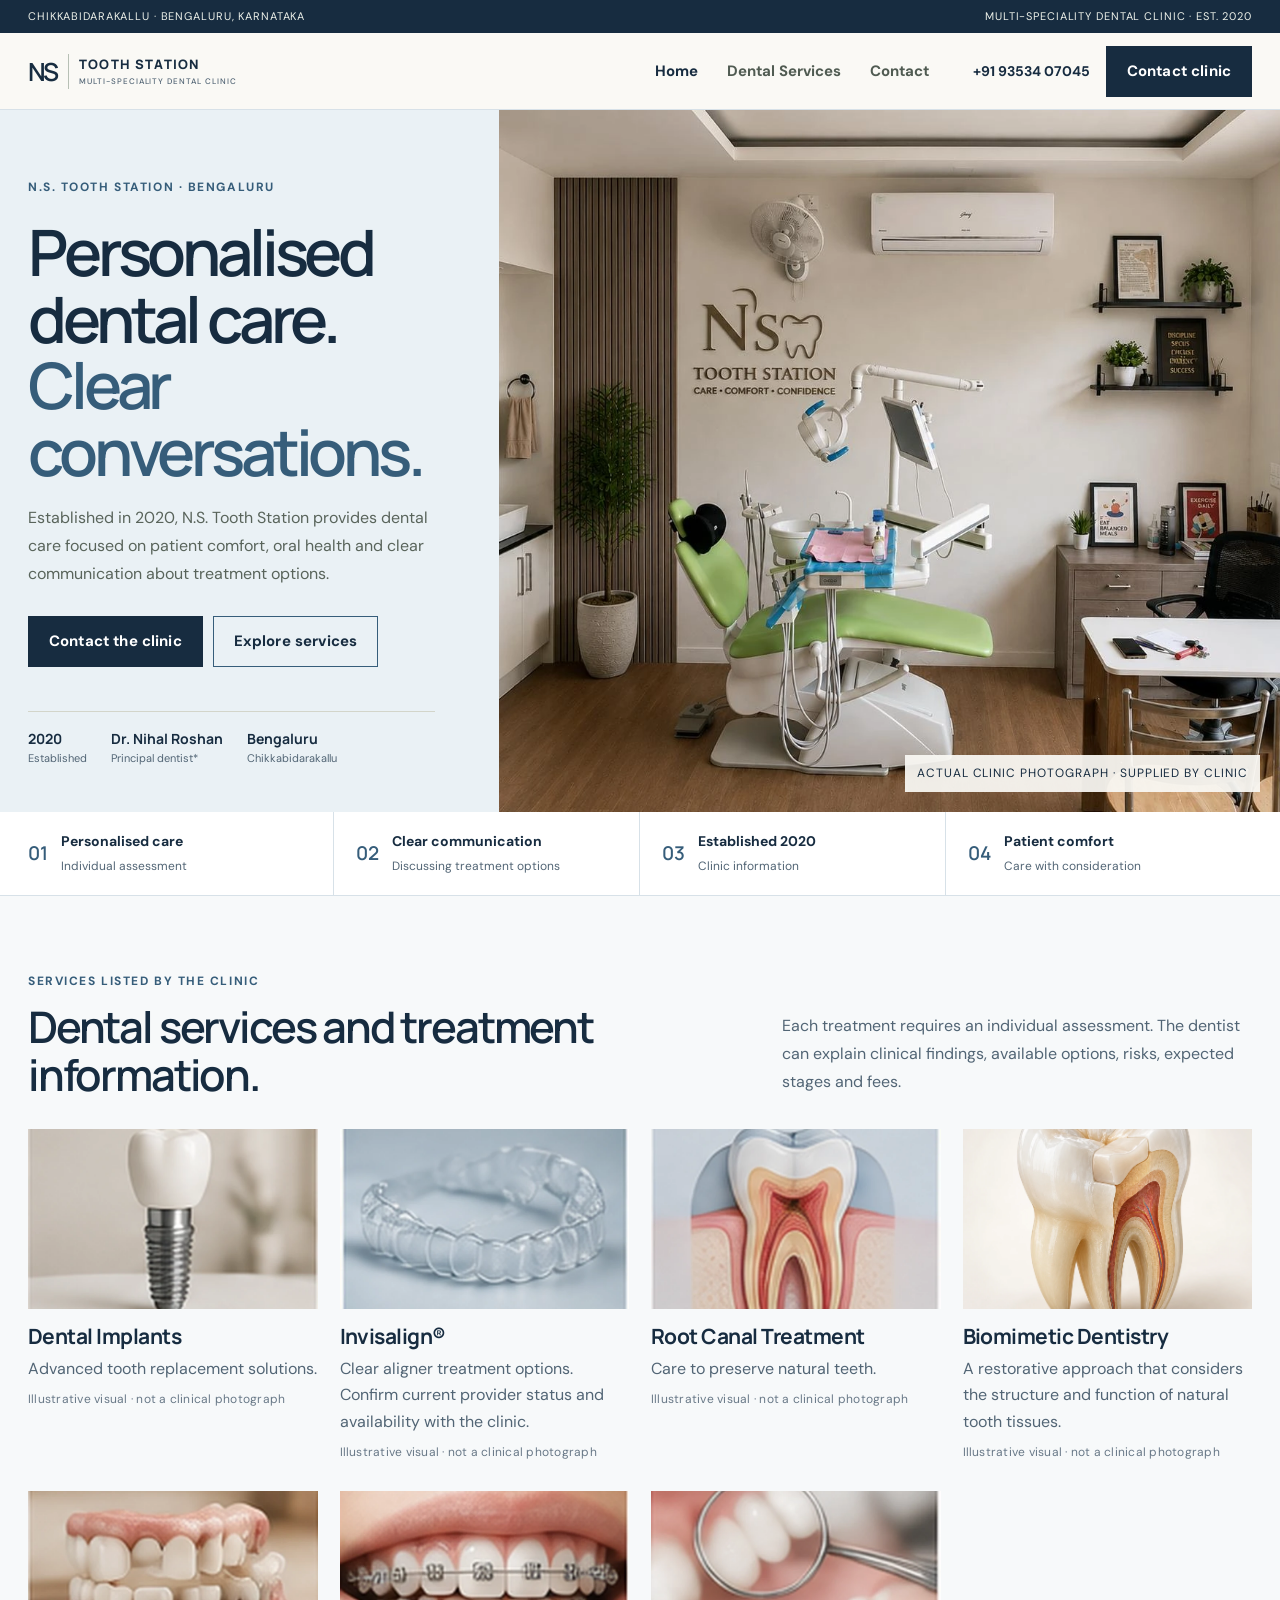
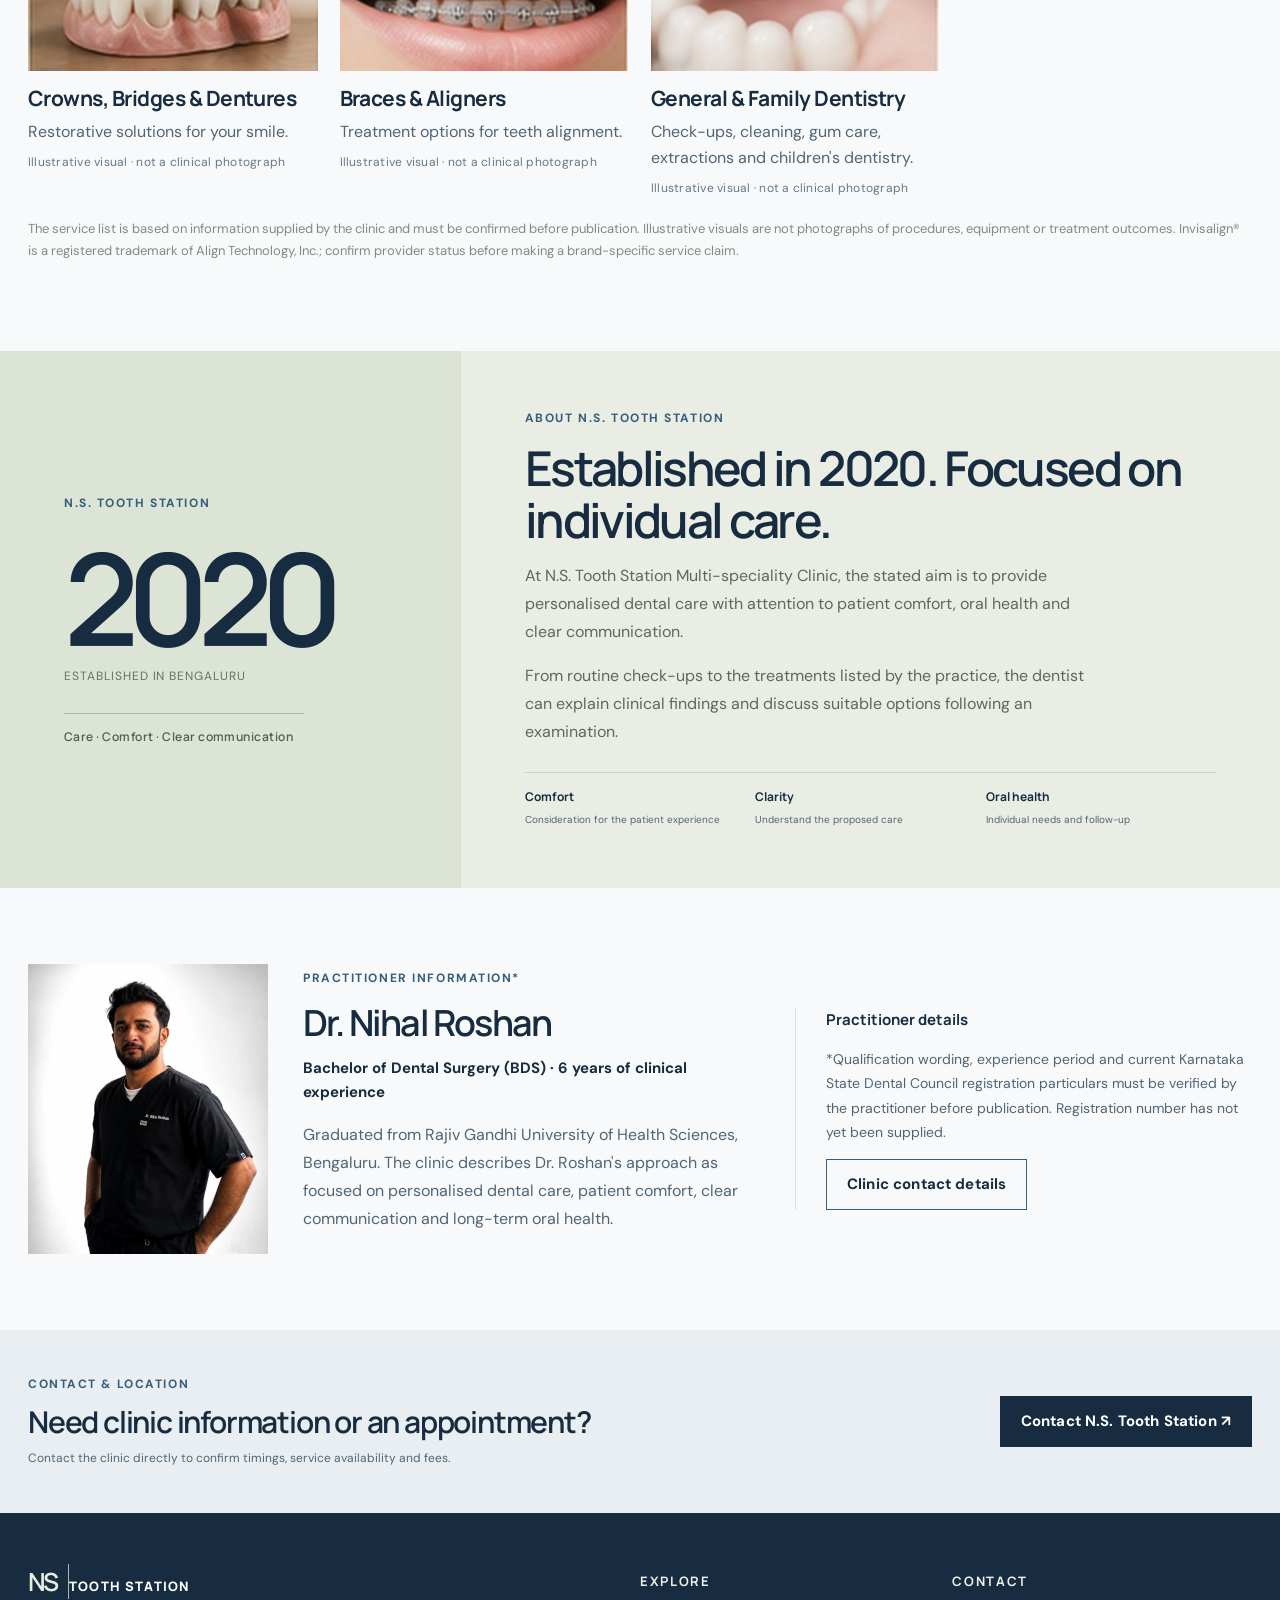
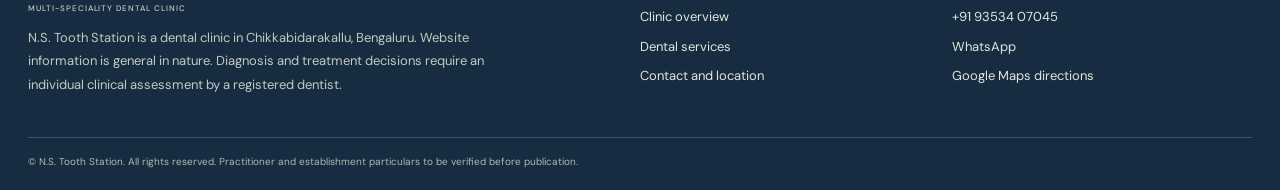
==== index.html @ e4003598 "Publish index page" ====
<!doctype html><html lang="en-IN"><head><meta charset="utf-8"><meta name="viewport" content="width=device-width,initial-scale=1"><meta name="theme-color" content="#f5f3ed"><title>N.S. Tooth Station | Dental Clinic in Bengaluru</title><meta name="description" content="Clinic details, practitioner information and dental services listed by N.S. Tooth Station in Chikkabidarakallu, Bengaluru."><link rel="stylesheet" href="styles.css"></head><body><a class="skip" href="#main">Skip to content</a><div class="topline"><div class="wrap"><span>CHIKKABIDARAKALLU · BENGALURU, KARNATAKA</span><span>MULTI-SPECIALITY DENTAL CLINIC · EST. 2020</span></div></div>
<header class="header"><div class="wrap navrow"><a class="brand" href="index.html"><span class="brandmark">NS</span><span class="brandname">TOOTH STATION<small>MULTI-SPECIALITY DENTAL CLINIC</small></span></a><button class="menu" aria-expanded="false" aria-controls="site-nav">Menu</button><nav class="nav" id="site-nav"><a href="index.html" aria-current="page">Home</a><a href="services.html" >Dental Services</a><a href="contact.html" >Contact</a></nav><div class="navright"><a class="navphone" href="tel:+919353407045">+91 93534 07045</a><a class="btn btn-solid" href="contact.html">Contact clinic</a></div></div></header><main id="main">
<section class="hero"><div class="hero-copy"><div class="eyebrow">N.S. Tooth Station · Bengaluru</div><h1>Personalised dental care. <span>Clear conversations.</span></h1><p>Established in 2020, N.S. Tooth Station provides dental care focused on patient comfort, oral health and clear communication about treatment options.</p><div class="hero-actions"><a class="btn btn-solid" href="contact.html">Contact the clinic</a><a class="btn btn-outline" href="services.html">Explore services</a></div><div class="hero-facts"><div><strong>2020</strong>Established</div><div><strong>Dr. Nihal Roshan</strong>Principal dentist*</div><div><strong>Bengaluru</strong>Chikkabidarakallu</div></div></div><div class="hero-photo"><img src="assets/clinic-room.webp" alt="Actual treatment room at N.S. Tooth Station, photograph supplied by the clinic"><span class="photo-label">Actual clinic photograph · supplied by clinic</span></div></section>
<div class="quickstrip"><div class="wrap quickgrid"><div class="quick"><span class="qnum">01</span><div><strong>Personalised care</strong><small>Individual assessment</small></div></div><div class="quick"><span class="qnum">02</span><div><strong>Clear communication</strong><small>Discussing treatment options</small></div></div><div class="quick"><span class="qnum">03</span><div><strong>Established 2020</strong><small>Clinic information</small></div></div><div class="quick"><span class="qnum">04</span><div><strong>Patient comfort</strong><small>Care with consideration</small></div></div></div></div>
<section class="section"><div class="wrap"><div class="section-head"><div><div class="eyebrow">Services listed by the clinic</div><h2>Dental services and treatment information.</h2></div><p>Each treatment requires an individual assessment. The dentist can explain clinical findings, available options, risks, expected stages and fees.</p></div><div class="services-feature"><div class="service-grid"><article class="service-card"><div class="visual"><img src="assets/services/implants.webp" alt="Illustrative dental visual for Dental Implants" loading="lazy"></div><h3>Dental Implants</h3><p>Advanced tooth replacement solutions.</p><div class="illustration-note">Illustrative visual · not a clinical photograph</div></article><article class="service-card"><div class="visual"><img src="assets/services/aligners.webp" alt="Illustrative dental visual for Invisalign®" loading="lazy"></div><h3>Invisalign®</h3><p>Clear aligner treatment options. Confirm current provider status and availability with the clinic.</p><div class="illustration-note">Illustrative visual · not a clinical photograph</div></article><article class="service-card"><div class="visual"><img src="assets/services/root-canal.webp" alt="Illustrative dental visual for Root Canal Treatment" loading="lazy"></div><h3>Root Canal Treatment</h3><p>Care to preserve natural teeth.</p><div class="illustration-note">Illustrative visual · not a clinical photograph</div></article><article class="service-card"><div class="visual"><img src="assets/services/biomimetic.webp" alt="Illustrative dental visual for Biomimetic Dentistry" loading="lazy"></div><h3>Biomimetic Dentistry</h3><p>A restorative approach that considers the structure and function of natural tooth tissues.</p><div class="illustration-note">Illustrative visual · not a clinical photograph</div></article><article class="service-card"><div class="visual"><img src="assets/services/crowns-bridges.webp" alt="Illustrative dental visual for Crowns, Bridges &amp; Dentures" loading="lazy"></div><h3>Crowns, Bridges &amp; Dentures</h3><p>Restorative solutions for your smile.</p><div class="illustration-note">Illustrative visual · not a clinical photograph</div></article><article class="service-card"><div class="visual"><img src="assets/services/braces.webp" alt="Illustrative dental visual for Braces &amp; Aligners" loading="lazy"></div><h3>Braces &amp; Aligners</h3><p>Treatment options for teeth alignment.</p><div class="illustration-note">Illustrative visual · not a clinical photograph</div></article><article class="service-card"><div class="visual"><img src="assets/services/family-dentistry.webp" alt="Illustrative dental visual for General &amp; Family Dentistry" loading="lazy"></div><h3>General &amp; Family Dentistry</h3><p>Check-ups, cleaning, gum care, extractions and children&#x27;s dentistry.</p><div class="illustration-note">Illustrative visual · not a clinical photograph</div></article></div></div><p class="disclaimer">The service list is based on information supplied by the clinic and must be confirmed before publication. Illustrative visuals are not photographs of procedures, equipment or treatment outcomes. Invisalign® is a registered trademark of Align Technology, Inc.; confirm provider status before making a brand-specific service claim.</p></div></section>
<section class="split-band" id="about"><div class="split-mark"><span class="eyebrow">N.S. TOOTH STATION</span><strong>2020</strong><small>Established in Bengaluru</small><div class="mark-rule"></div><p>Care · Comfort · Clear communication</p></div><div class="split-copy"><div class="eyebrow">About N.S. Tooth Station</div><h2>Established in 2020. Focused on individual care.</h2><p>At N.S. Tooth Station Multi-speciality Clinic, the stated aim is to provide personalised dental care with attention to patient comfort, oral health and clear communication.</p><p>From routine check-ups to the treatments listed by the practice, the dentist can explain clinical findings and discuss suitable options following an examination.</p><div class="principles"><div class="principle"><strong>Comfort</strong><small>Consideration for the patient experience</small></div><div class="principle"><strong>Clarity</strong><small>Understand the proposed care</small></div><div class="principle"><strong>Oral health</strong><small>Individual needs and follow-up</small></div></div></div></section>
<section class="section"><div class="wrap doctor"><div class="doctor-portrait"><img src="assets/dr-nihal-roshan.webp" alt="Dr. Nihal Roshan" loading="lazy"></div><div class="doctor-main"><div class="eyebrow">Practitioner information*</div><h2>Dr. Nihal Roshan</h2><div class="degree">Bachelor of Dental Surgery (BDS) · 6 years of clinical experience</div><p>Graduated from Rajiv Gandhi University of Health Sciences, Bengaluru. The clinic describes Dr. Roshan's approach as focused on personalised dental care, patient comfort, clear communication and long-term oral health.</p></div><div class="doctor-note"><strong>Practitioner details</strong><p>*Qualification wording, experience period and current Karnataka State Dental Council registration particulars must be verified by the practitioner before publication. Registration number has not yet been supplied.</p><a class="btn btn-outline" href="contact.html">Clinic contact details</a></div></div></section>
<section class="clinic-cta"><div class="wrap cta-row"><div><div class="eyebrow">Contact & location</div><h2>Need clinic information or an appointment?</h2><p>Contact the clinic directly to confirm timings, service availability and fees.</p></div><a class="btn btn-solid" href="contact.html">Contact N.S. Tooth Station ↗</a></div></section>
</main><footer class="footer"><div class="wrap"><div class="footer-grid"><div><a class="brand" href="index.html" style="color:#fff"><span class="brandmark" style="color:#e6eddf;border-color:#aab8a8">NS</span><span class="brandname" style="color:#fff">TOOTH STATION<small style="color:#c2cec2">MULTI-SPECIALITY DENTAL CLINIC</small></span></a><p>N.S. Tooth Station is a dental clinic in Chikkabidarakallu, Bengaluru. Website information is general in nature. Diagnosis and treatment decisions require an individual clinical assessment by a registered dentist.</p></div><div><h4>Explore</h4><a href="index.html">Clinic overview</a><a href="services.html">Dental services</a><a href="contact.html">Contact and location</a></div><div><h4>Contact</h4><a href="tel:+919353407045">+91 93534 07045</a><a href="https://wa.me/919353407045" target="_blank" rel="noopener">WhatsApp</a><a href="https://www.google.com/maps/search/?api=1&query=N.S.%20Tooth%20Station%20Chikkabidarakallu%20Bengaluru" target="_blank" rel="noopener">Google Maps directions</a></div></div><div class="footnote">© N.S. Tooth Station. All rights reserved. Practitioner and establishment particulars to be verified before publication.</div></div></footer>
<script>const menu=document.querySelector('.menu'),nav=document.querySelector('.nav');if(menu&&nav){menu.addEventListener('click',()=>{const open=nav.classList.toggle('open');menu.setAttribute('aria-expanded',String(open));});}</script></body></html>
---- styles.css ----
@import url('https://fonts.googleapis.com/css2?family=DM+Sans:wght@400;500;600;700&family=Manrope:wght@400;500;600;700;800&display=swap');
:root{--ink:#172C40;--forest:#172C40;--moss:#365D7A;--paper:#F7F9FA;--white:#fff;--line:#D7E1E8;--muted:#526575;--sand:#E8EEF2;--lime:#DCEAF1;--max:1360px}
*{box-sizing:border-box}html{scroll-behavior:smooth}body{margin:0;background:var(--paper);color:var(--ink);font-family:"DM Sans",Arial,sans-serif;line-height:1.58}a{color:inherit}img{display:block;width:100%;height:auto}.wrap{width:min(var(--max),calc(100% - 56px));margin:0 auto}.topline{background:var(--forest);color:#edf1e9;font-size:11px;letter-spacing:.08em}.topline .wrap{display:flex;justify-content:space-between;padding:8px 0}.header{background:rgba(250,249,245,.97);border-bottom:1px solid var(--line);position:sticky;top:0;z-index:20}.navrow{height:76px;display:flex;align-items:center;gap:36px}.brand{display:flex;align-items:center;gap:10px;text-decoration:none;min-width:240px}.brandmark{font:600 25px Manrope;letter-spacing:-.12em;color:var(--forest);border-right:1px solid #b7c0b5;padding-right:12px}.brandname{font:800 13px Manrope;letter-spacing:.09em;line-height:1.2}.brandname small{display:block;font:500 8px "DM Sans";letter-spacing:.12em;color:var(--muted);margin-top:4px}.nav{display:flex;align-items:center;gap:29px;margin-left:auto}.nav a{text-decoration:none;font-size:12px;font-weight:700;color:#505b52}.nav a:hover,.nav a[aria-current=page]{color:var(--forest)}.navright{display:flex;align-items:center;gap:16px;margin-left:8px}.navphone{font-size:12px;font-weight:700;text-decoration:none;white-space:nowrap}.btn{display:inline-flex;align-items:center;justify-content:center;padding:12px 18px;min-height:43px;border:1px solid var(--forest);text-decoration:none;font-size:12px;font-weight:700;letter-spacing:.01em;transition:.2s}.btn-solid{background:var(--forest);color:#fff}.btn-solid:hover{background:#1e352a}.btn-outline{color:var(--forest)}.btn-outline:hover{background:#e8ede5}.menu{display:none;background:transparent;border:1px solid var(--line);padding:8px 11px;color:var(--ink)}
.hero{display:grid;grid-template-columns:minmax(360px,.78fr) minmax(0,1.22fr);min-height:560px;background:#ece9df}.hero-copy{padding:68px clamp(30px,5vw,88px) 44px max(28px,calc((100vw - var(--max))/2));display:flex;flex-direction:column;justify-content:center}.eyebrow{font-size:10px;letter-spacing:.19em;text-transform:uppercase;color:var(--moss);font-weight:700}.hero h1{font:600 clamp(42px,5vw,68px)/1.04 Manrope;letter-spacing:-.065em;margin:22px 0 18px;max-width:560px}.hero h1 span{color:var(--moss)}.hero-copy>p{font-size:15px;line-height:1.8;color:#59645b;max-width:440px;margin:0}.hero-actions{display:flex;gap:10px;flex-wrap:wrap;margin-top:28px}.hero-facts{display:flex;gap:24px;margin-top:44px;padding-top:17px;border-top:1px solid #d3d5ca;max-width:470px}.hero-facts div{font-size:11px;color:var(--muted)}.hero-facts strong{display:block;font:700 14px Manrope;color:var(--ink);margin-bottom:2px}.hero-photo{position:relative;min-height:560px;overflow:hidden}.hero-photo img{height:100%;position:absolute;inset:0;object-fit:cover;object-position:center}.photo-label{position:absolute;right:20px;bottom:20px;background:rgba(250,249,245,.93);padding:9px 12px;font-size:10px;letter-spacing:.08em;text-transform:uppercase}
.quickstrip{background:#fff;border-bottom:1px solid var(--line)}.quickgrid{display:grid;grid-template-columns:repeat(4,1fr)}.quick{padding:18px 22px;border-right:1px solid var(--line);display:flex;gap:13px;align-items:center}.quick:first-child{padding-left:0}.quick:last-child{border:0}.quick .qnum{font:600 19px Manrope;color:var(--moss)}.quick strong{font-size:12px;display:block}.quick small{font-size:10px;color:var(--muted)}
.section{padding:76px 0}.section-head{display:grid;grid-template-columns:1fr 1fr;align-items:end;gap:30px;margin-bottom:30px}.section-head h2{font:600 clamp(30px,3.4vw,46px)/1.1 Manrope;letter-spacing:-.05em;margin:12px 0 0;max-width:620px}.section-head p{font-size:13px;color:var(--muted);max-width:470px;justify-self:end;margin:0 0 3px}.services-feature{display:grid;grid-template-columns: .72fr 1.28fr;gap:34px;align-items:stretch}.services-intro{background:var(--forest);color:#f5f4ee;padding:34px 30px;display:flex;flex-direction:column;justify-content:space-between}.services-intro .eyebrow{color:#c9d4bd}.services-intro h3{font:600 32px/1.12 Manrope;letter-spacing:-.05em;margin:16px 0}.services-intro p{font-size:13px;color:#d7dfd4;line-height:1.8}.services-intro a{align-self:flex-start;color:#fff;border-color:#a8b9a8;margin-top:18px}.service-grid{display:grid;grid-template-columns:repeat(3,1fr);gap:22px 18px}.service-card{min-width:0}.service-card .visual{height:145px;background:#e9e7e1;overflow:hidden}.service-card img{height:100%;object-fit:cover;transition:transform .35s}.service-card:hover img{transform:scale(1.035)}.service-card h3{font:700 15px Manrope;letter-spacing:-.025em;margin:12px 0 5px}.service-card p{font-size:11px;line-height:1.65;color:var(--muted);margin:0}.illustration-note{font-size:9px;color:#899187;margin-top:7px;letter-spacing:.02em}
.split-band{background:#e9ede4;display:grid;grid-template-columns:1.1fr .9fr}.split-band .photo{min-height:380px}.split-band .photo img{height:100%;object-fit:cover;object-position:center}.split-copy{padding:58px clamp(28px,5vw,76px);align-self:center}.split-copy h2{font:600 clamp(32px,4vw,48px)/1.08 Manrope;letter-spacing:-.055em;margin:14px 0}.split-copy p{font-size:14px;color:#5d685f;max-width:570px;line-height:1.85}.principles{display:grid;grid-template-columns:repeat(3,1fr);gap:0;margin-top:26px;border-top:1px solid #cbd4c8}.principle{padding:15px 14px 0 0}.principle strong{font:700 12px Manrope;display:block}.principle small{font-size:10px;color:var(--muted)}
.doctor{display:grid;grid-template-columns:240px 1fr 1fr;gap:35px;align-items:center}.doctor-monogram{height:230px;background:var(--sand);display:grid;place-items:center;color:var(--forest);font:600 64px Manrope;letter-spacing:-.1em}.doctor-main h2{font:600 36px Manrope;letter-spacing:-.05em;margin:10px 0}.doctor-main .degree{font-size:12px;color:var(--forest);font-weight:700}.doctor-main p,.doctor-note p{font-size:13px;color:var(--muted);line-height:1.8}.doctor-note{border-left:1px solid var(--line);padding-left:30px}.doctor-note strong{font:700 13px Manrope}
.clinic-cta{background:var(--sand);padding:45px 0}.cta-row{display:flex;align-items:center;justify-content:space-between;gap:30px}.cta-row h2{font:600 30px Manrope;letter-spacing:-.04em;margin:7px 0}.cta-row p{font-size:12px;color:var(--muted);margin:0}
.pagehead{background:#e9ede4;padding:52px 0}.pagehead .wrap{display:grid;grid-template-columns:1fr .8fr;gap:40px;align-items:end}.pagehead h1{font:600 clamp(38px,5vw,60px)/1.05 Manrope;letter-spacing:-.06em;margin:14px 0 0}.pagehead p{color:var(--muted);font-size:13px;max-width:450px;margin:0 0 4px}.detail-grid{display:grid;grid-template-columns:repeat(2,1fr);gap:0 35px}.detail{display:grid;grid-template-columns:155px 1fr;gap:20px;padding:24px 0;border-top:1px solid var(--line)}.detail img{height:118px;object-fit:cover}.detail h2{font:700 18px Manrope;margin:0 0 8px}.detail p{font-size:12px;color:var(--muted);line-height:1.7;margin:0}.detail .fine{font-size:10px;color:#818a81;margin-top:8px}
.contact-layout{display:grid;grid-template-columns:1fr 1fr;gap:24px}.contact-panel{background:var(--forest);color:#fff;padding:34px}.contact-panel h2{font:600 30px Manrope;letter-spacing:-.04em;margin:14px 0 25px}.contact-row{border-top:1px solid rgba(255,255,255,.2);padding:14px 0}.contact-row small{display:block;color:#cbd7ca;font-size:10px;letter-spacing:.1em;text-transform:uppercase}.contact-row a,.contact-row strong{display:block;color:#fff;font-size:13px;text-decoration:none;margin-top:4px}.map-panel{background:#e9ede4;padding:34px;display:flex;flex-direction:column;justify-content:space-between;min-height:350px}.map-panel h2{font:600 32px Manrope;letter-spacing:-.05em;max-width:340px;margin:18px 0}.map-panel p{font-size:12px;color:var(--muted);max-width:350px}
.footer{background:#1f3026;color:#f1f2eb;padding:42px 0 20px}.footer-grid{display:grid;grid-template-columns:1.5fr .7fr .8fr;gap:50px}.footer p{max-width:470px;color:#c1ccc0;font-size:11px;line-height:1.8}.footer h4{font:700 11px Manrope;letter-spacing:.13em;text-transform:uppercase}.footer a{display:block;color:#e0e8dd;text-decoration:none;font-size:11px;margin:9px 0}.footnote{border-top:1px solid rgba(255,255,255,.18);margin-top:28px;padding-top:16px;color:#aebbad;font-size:10px}
.disclaimer{font-size:10px;color:#838b82;line-height:1.7;margin-top:20px}.skip{position:absolute;left:-9999px}.skip:focus{left:10px;top:10px;z-index:50;background:white;padding:10px}
@media(max-width:1050px){.navrow{gap:18px}.brand{min-width:205px}.nav{gap:16px}.navright{gap:9px}.navphone{display:none}.hero-copy{padding-left:28px}.services-feature{grid-template-columns:1fr}.services-intro{min-height:210px}.doctor{grid-template-columns:180px 1fr}.doctor-note{grid-column:2;border-left:0;padding:0}.doctor-monogram{height:190px}}
@media(max-width:720px){.wrap{width:calc(100% - 34px)}.topline .wrap span:last-child{display:none}.navrow{height:68px}.brand{min-width:0}.brandmark{font-size:22px}.brandname{font-size:11px}.menu{display:block;margin-left:auto}.nav{display:none;position:absolute;top:68px;left:0;right:0;background:#f8f7f2;padding:18px 24px;border-bottom:1px solid var(--line);flex-direction:column;align-items:flex-start}.nav.open{display:flex}.navright{margin:0}.navright .btn{padding:9px 10px;min-height:38px;font-size:10px}.hero{grid-template-columns:1fr}.hero-copy{padding:42px 24px 28px}.hero h1{font-size:46px}.hero-photo{min-height:300px}.hero-photo img{position:absolute}.hero-facts{gap:16px;margin-top:28px}.quickgrid{grid-template-columns:1fr 1fr}.quick{padding:14px 8px;border-bottom:1px solid var(--line)}.quick:first-child{padding-left:8px}.section{padding:54px 0}.section-head{grid-template-columns:1fr;gap:14px}.section-head p{justify-self:start}.services-feature{gap:20px}.services-intro{padding:25px}.service-grid{grid-template-columns:repeat(2,1fr);gap:22px 13px}.service-card .visual{height:125px}.split-band{grid-template-columns:1fr}.split-band .photo{min-height:245px;order:2}.split-copy{padding:38px 24px}.principles{grid-template-columns:1fr 1fr}.doctor{grid-template-columns:100px 1fr;gap:18px}.doctor-monogram{height:120px;font-size:38px}.doctor-main h2{font-size:26px}.doctor-note{grid-column:1/-1;padding:18px 0 0;border-top:1px solid var(--line)}.cta-row{display:block}.cta-row .btn{margin-top:18px}.pagehead{padding:38px 0}.pagehead .wrap{grid-template-columns:1fr;gap:15px}.detail-grid{grid-template-columns:1fr}.detail{grid-template-columns:120px 1fr;gap:14px}.detail img{height:100px}.contact-layout{grid-template-columns:1fr}.contact-panel,.map-panel{padding:25px}.footer-grid{grid-template-columns:1fr 1fr;gap:25px}.footer-grid>div:first-child{grid-column:1/-1}}

.split-band{grid-template-columns:.72fr 1.28fr}.split-mark{background:#dce4d6;min-height:380px;padding:55px clamp(28px,5vw,80px);display:flex;flex-direction:column;justify-content:center;align-items:flex-start}.split-mark strong{font:600 clamp(76px,10vw,138px)/.95 Manrope;letter-spacing:-.09em;color:var(--forest);margin:24px 0 8px}.split-mark small{font-size:12px;color:#647265;letter-spacing:.08em;text-transform:uppercase}.split-mark .mark-rule{height:1px;background:#aebba9;width:100%;max-width:240px;margin:27px 0 14px}.split-mark p{font:600 12px Manrope;color:#506052;letter-spacing:.04em;margin:0}
@media(max-width:720px){.split-band{grid-template-columns:1fr}.split-mark{min-height:210px;padding:28px 24px}.split-mark strong{font-size:78px;margin:12px 0 4px}.split-copy{padding:38px 24px}}

.google-profile-grid{display:grid;grid-template-columns:1.2fr .8fr;gap:24px}.google-map{min-height:330px;background:#e4e9e1}.google-map iframe{width:100%;height:100%;min-height:330px;border:0;display:block}.google-profile-copy{background:#e9ede4;padding:32px;display:flex;flex-direction:column;align-items:flex-start;justify-content:center}.google-profile-copy h3{font:600 28px Manrope;letter-spacing:-.04em;margin:14px 0 8px}.google-profile-copy p{font-size:13px;color:#657168;line-height:1.8}.google-profile-copy .fineprint{font-size:10px;margin-top:22px}
@media(max-width:720px){.google-profile-grid{grid-template-columns:1fr}.google-map,.google-map iframe{min-height:260px}}

/* Practitioner portrait */
.doctor-portrait{height:290px;overflow:hidden;background:#e8e2d6;position:relative}
.doctor-portrait img{width:100%;height:100%;object-fit:cover;object-position:center 24%}
@media(max-width:1050px){.doctor-portrait{height:240px}}
@media(max-width:720px){.doctor-portrait{height:150px}.doctor-portrait img{object-position:center 18%}}

/* Updated art direction: midnight blue, ice blue and champagne */
:root{--champagne:#C6A77B;--steel:#365D7A;--ice:#DCEAF1}
.eyebrow{color:var(--steel)}
.btn-solid{background:var(--ink);border-color:var(--ink)}
.btn-outline{border-color:var(--steel);color:var(--ink)}
.btn-outline:hover{background:var(--ice)}
.topline,.services-intro,.contact-panel,.footer{background:var(--ink)}
.hero{background:#EAF1F5}
.hero-copy>p,.section-head p,.service-card p,.split-copy p,.doctor-main p,.doctor-note p,.pagehead p,.detail p,.map-panel p,.google-profile-copy p{font-size:16px;line-height:1.75}
.nav a{font-size:15px}
.navphone{font-size:14px}
.btn{font-size:15px;padding:13px 20px}
.service-card h3{font-size:20px}
.service-card p{font-size:15px}
.illustration-note{font-size:12px;color:#687887}
.quick strong{font-size:14px}
.quick small{font-size:12px}
.eyebrow{font-size:12px;letter-spacing:.13em}
.doctor-main .degree{font-size:15px}
.doctor-note strong{font-size:15px}
.doctor-note p{font-size:14px}
.footer p,.footer a{font-size:13px}
.footer h4{font-size:13px}
.disclaimer{font-size:13px}
.detail h2{font-size:21px}
.detail p{font-size:15px}
.detail .fine{font-size:13px}
.contact-row small{font-size:12px}
.contact-row a,.contact-row strong{font-size:16px}
.google-profile-copy h3{font-size:30px}
.photo-label{font-size:12px}
@media(max-width:720px){
 .hero h1{font-size:clamp(42px,11vw,50px)}
 .section-head h2{font-size:34px}
 .service-card h3{font-size:18px}
 .service-card p{font-size:14px}
 .nav a{font-size:16px}
 .btn{font-size:14px}
 .doctor-main p,.doctor-note p{font-size:14px}
}

/* Services layout refinement: remove oversized sidebar and give treatments room */
.services-feature{display:block}
.service-grid{display:grid;grid-template-columns:repeat(4,minmax(0,1fr));gap:30px 22px}
.service-card .visual{height:180px}
.service-card h3{font-size:21px;line-height:1.25;margin:14px 0 7px}
.service-card p{font-size:16px;line-height:1.65}
.illustration-note{font-size:12px;line-height:1.45;margin-top:9px}
@media(max-width:1050px){
 .service-grid{grid-template-columns:repeat(3,minmax(0,1fr));gap:26px 18px}
 .service-card .visual{height:160px}
}
@media(max-width:720px){
 .service-grid{grid-template-columns:repeat(2,minmax(0,1fr));gap:24px 14px}
 .service-card .visual{height:135px}
 .service-card h3{font-size:18px}
 .service-card p{font-size:14px}
}
@media(max-width:390px){
 .service-grid{grid-template-columns:1fr}
 .service-card .visual{height:190px}
}
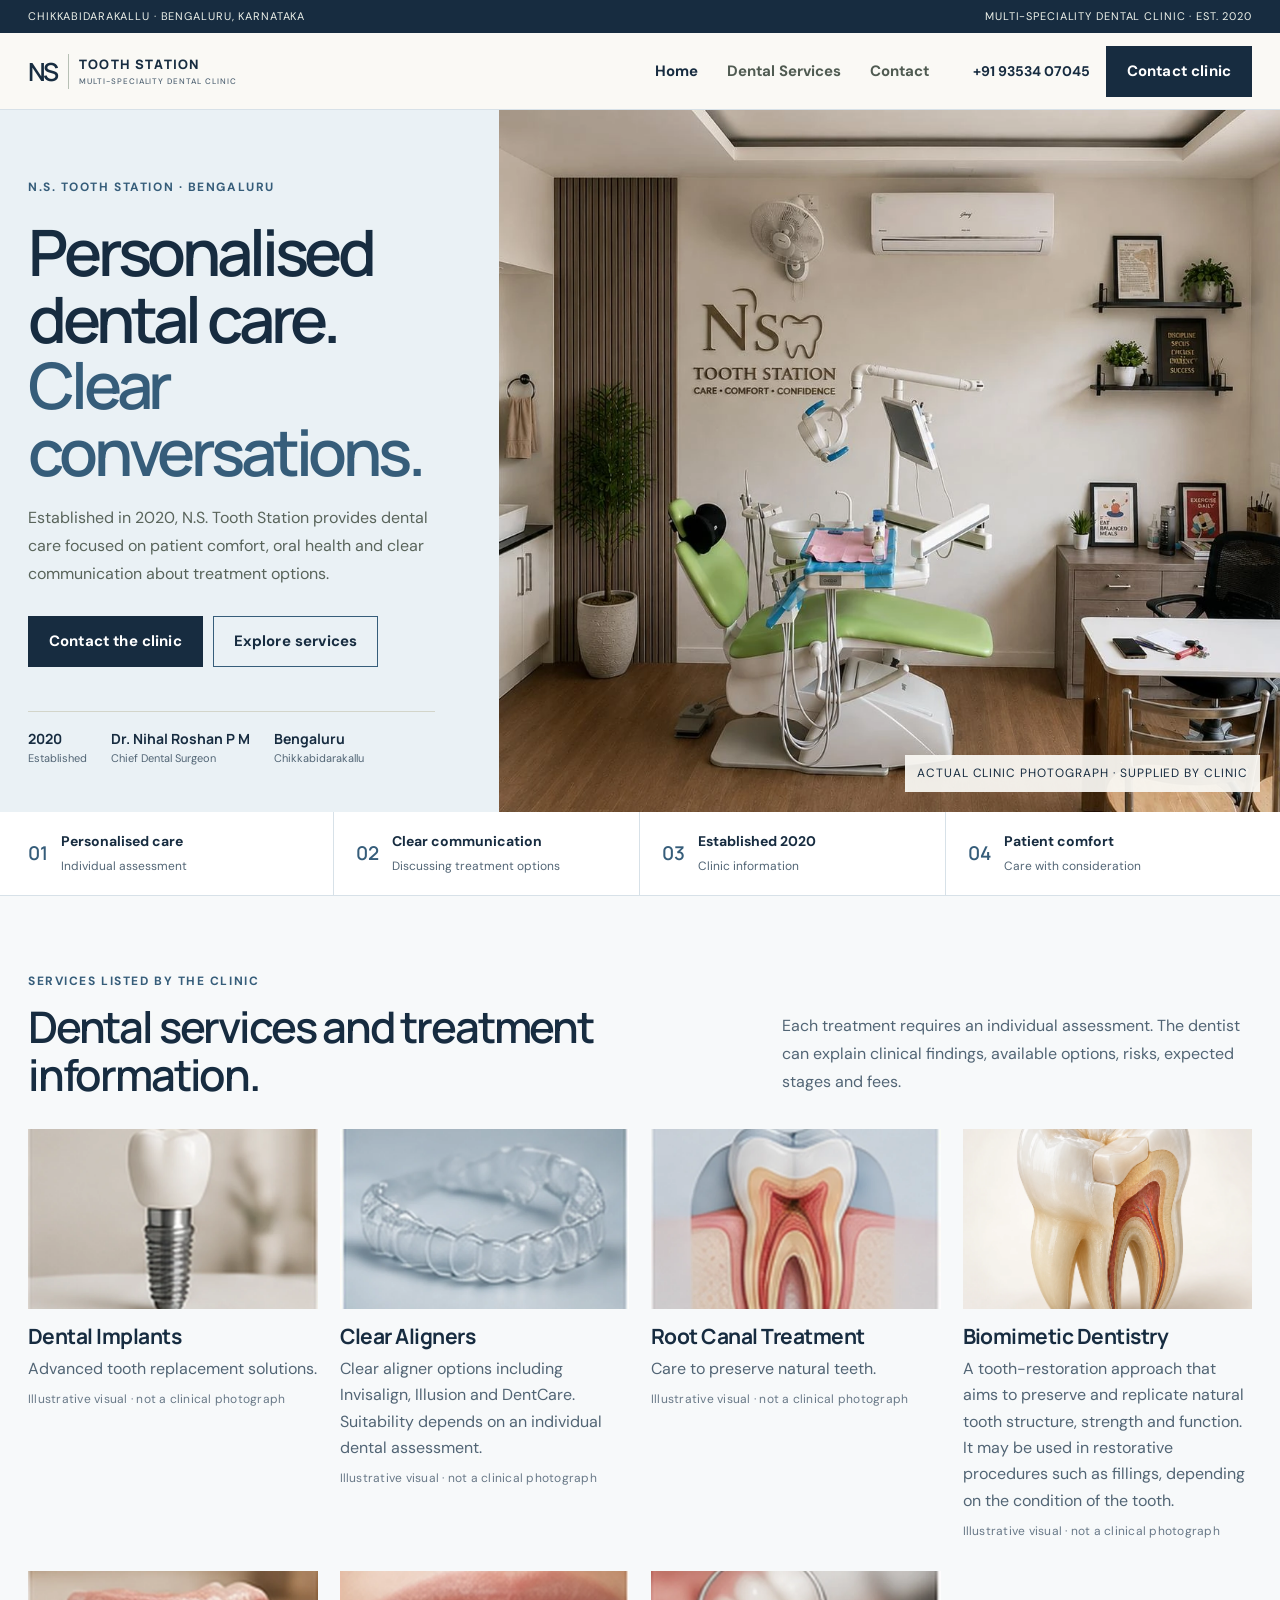
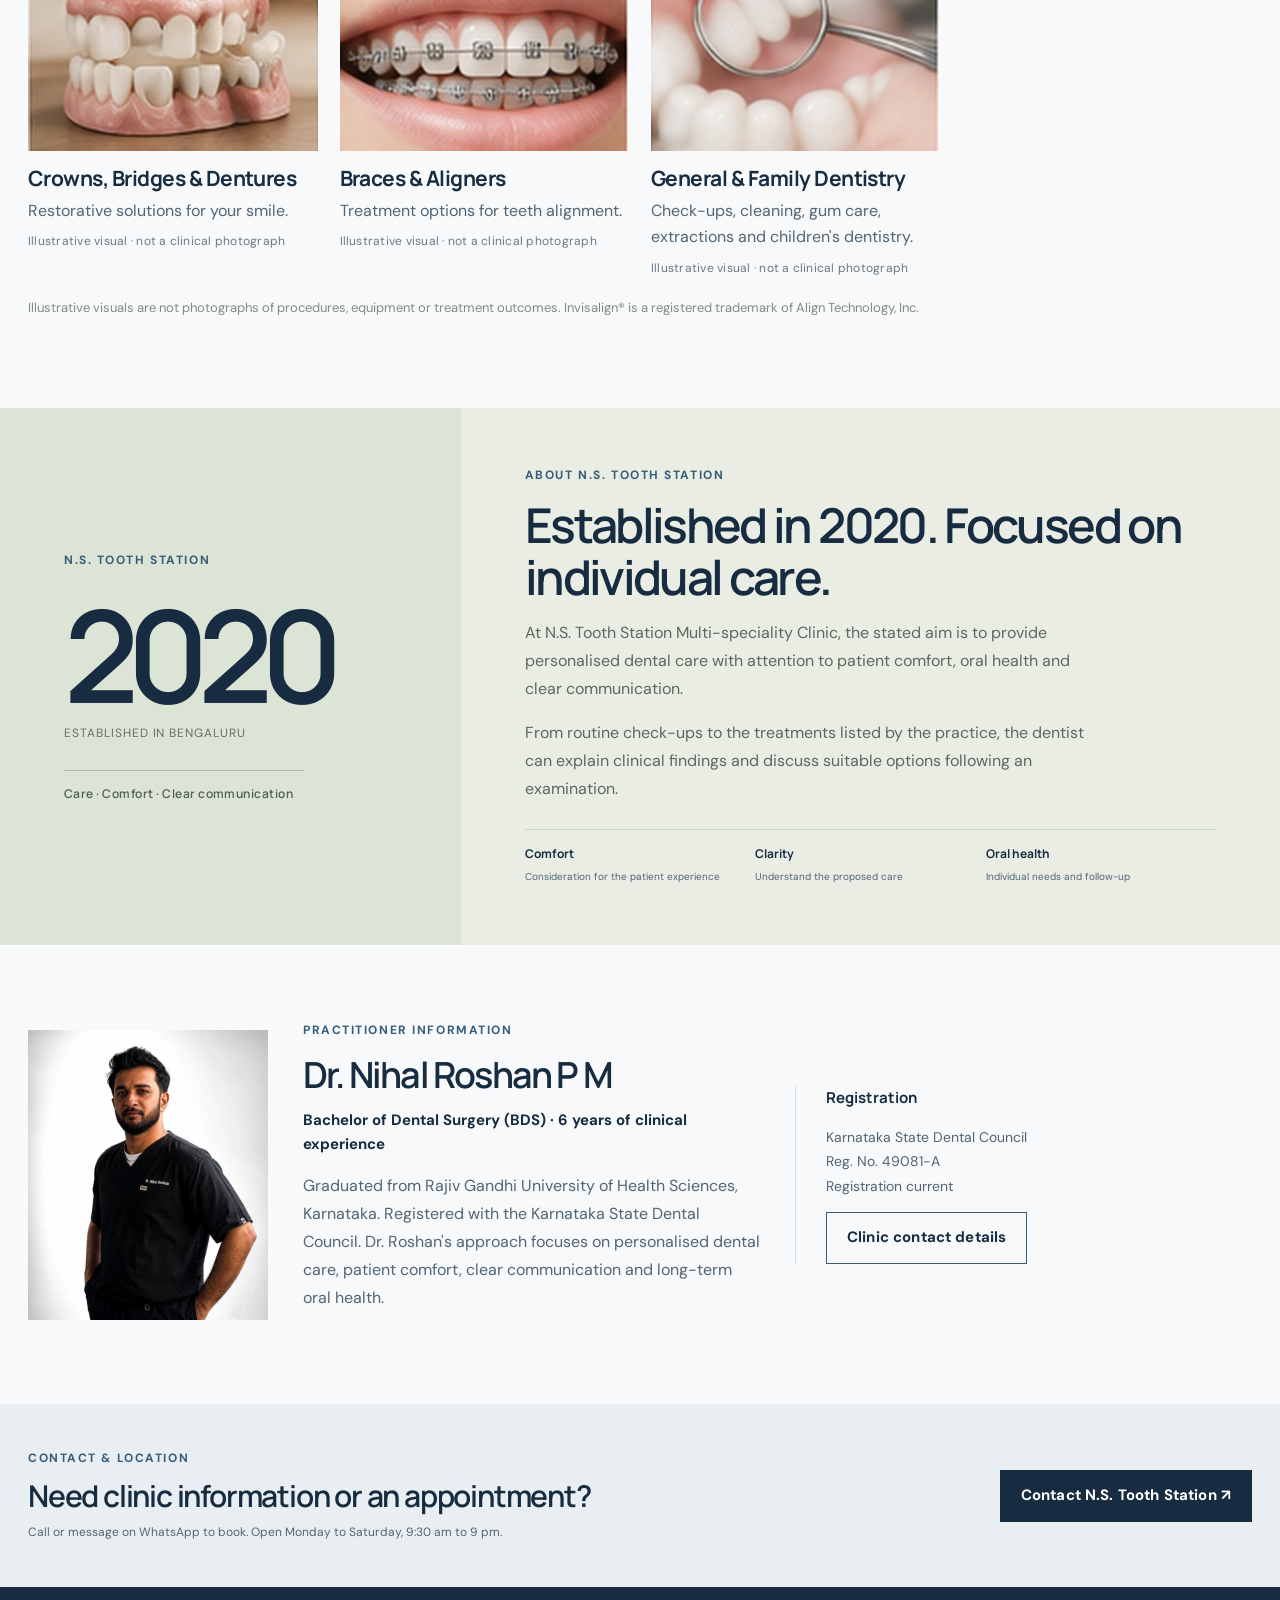
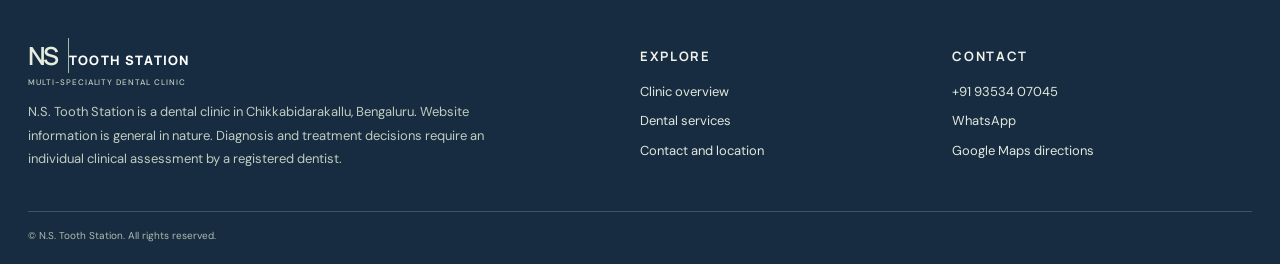
==== commit 7b55b0e0: "Update homepage copy: confirmed practitioner details, hours, remove draft notes" ====
--- a/index.html
+++ b/index.html
@@ -1,10 +1,10 @@
 <!doctype html><html lang="en-IN"><head><meta charset="utf-8"><meta name="viewport" content="width=device-width,initial-scale=1"><meta name="theme-color" content="#f5f3ed"><title>N.S. Tooth Station | Dental Clinic in Bengaluru</title><meta name="description" content="Clinic details, practitioner information and dental services listed by N.S. Tooth Station in Chikkabidarakallu, Bengaluru."><link rel="stylesheet" href="styles.css"></head><body><a class="skip" href="#main">Skip to content</a><div class="topline"><div class="wrap"><span>CHIKKABIDARAKALLU · BENGALURU, KARNATAKA</span><span>MULTI-SPECIALITY DENTAL CLINIC · EST. 2020</span></div></div>
 <header class="header"><div class="wrap navrow"><a class="brand" href="index.html"><span class="brandmark">NS</span><span class="brandname">TOOTH STATION<small>MULTI-SPECIALITY DENTAL CLINIC</small></span></a><button class="menu" aria-expanded="false" aria-controls="site-nav">Menu</button><nav class="nav" id="site-nav"><a href="index.html" aria-current="page">Home</a><a href="services.html" >Dental Services</a><a href="contact.html" >Contact</a></nav><div class="navright"><a class="navphone" href="tel:+919353407045">+91 93534 07045</a><a class="btn btn-solid" href="contact.html">Contact clinic</a></div></div></header><main id="main">
-<section class="hero"><div class="hero-copy"><div class="eyebrow">N.S. Tooth Station · Bengaluru</div><h1>Personalised dental care. <span>Clear conversations.</span></h1><p>Established in 2020, N.S. Tooth Station provides dental care focused on patient comfort, oral health and clear communication about treatment options.</p><div class="hero-actions"><a class="btn btn-solid" href="contact.html">Contact the clinic</a><a class="btn btn-outline" href="services.html">Explore services</a></div><div class="hero-facts"><div><strong>2020</strong>Established</div><div><strong>Dr. Nihal Roshan</strong>Principal dentist*</div><div><strong>Bengaluru</strong>Chikkabidarakallu</div></div></div><div class="hero-photo"><img src="assets/clinic-room.webp" alt="Actual treatment room at N.S. Tooth Station, photograph supplied by the clinic"><span class="photo-label">Actual clinic photograph · supplied by clinic</span></div></section>
+<section class="hero"><div class="hero-copy"><div class="eyebrow">N.S. Tooth Station · Bengaluru</div><h1>Personalised dental care. <span>Clear conversations.</span></h1><p>Established in 2020, N.S. Tooth Station provides dental care focused on patient comfort, oral health and clear communication about treatment options.</p><div class="hero-actions"><a class="btn btn-solid" href="contact.html">Contact the clinic</a><a class="btn btn-outline" href="services.html">Explore services</a></div><div class="hero-facts"><div><strong>2020</strong>Established</div><div><strong>Dr. Nihal Roshan P M</strong>Chief Dental Surgeon</div><div><strong>Bengaluru</strong>Chikkabidarakallu</div></div></div><div class="hero-photo"><img src="assets/clinic-room.webp" alt="Actual treatment room at N.S. Tooth Station, photograph supplied by the clinic"><span class="photo-label">Actual clinic photograph · supplied by clinic</span></div></section>
 <div class="quickstrip"><div class="wrap quickgrid"><div class="quick"><span class="qnum">01</span><div><strong>Personalised care</strong><small>Individual assessment</small></div></div><div class="quick"><span class="qnum">02</span><div><strong>Clear communication</strong><small>Discussing treatment options</small></div></div><div class="quick"><span class="qnum">03</span><div><strong>Established 2020</strong><small>Clinic information</small></div></div><div class="quick"><span class="qnum">04</span><div><strong>Patient comfort</strong><small>Care with consideration</small></div></div></div></div>
-<section class="section"><div class="wrap"><div class="section-head"><div><div class="eyebrow">Services listed by the clinic</div><h2>Dental services and treatment information.</h2></div><p>Each treatment requires an individual assessment. The dentist can explain clinical findings, available options, risks, expected stages and fees.</p></div><div class="services-feature"><div class="service-grid"><article class="service-card"><div class="visual"><img src="assets/services/implants.webp" alt="Illustrative dental visual for Dental Implants" loading="lazy"></div><h3>Dental Implants</h3><p>Advanced tooth replacement solutions.</p><div class="illustration-note">Illustrative visual · not a clinical photograph</div></article><article class="service-card"><div class="visual"><img src="assets/services/aligners.webp" alt="Illustrative dental visual for Invisalign®" loading="lazy"></div><h3>Invisalign®</h3><p>Clear aligner treatment options. Confirm current provider status and availability with the clinic.</p><div class="illustration-note">Illustrative visual · not a clinical photograph</div></article><article class="service-card"><div class="visual"><img src="assets/services/root-canal.webp" alt="Illustrative dental visual for Root Canal Treatment" loading="lazy"></div><h3>Root Canal Treatment</h3><p>Care to preserve natural teeth.</p><div class="illustration-note">Illustrative visual · not a clinical photograph</div></article><article class="service-card"><div class="visual"><img src="assets/services/biomimetic.webp" alt="Illustrative dental visual for Biomimetic Dentistry" loading="lazy"></div><h3>Biomimetic Dentistry</h3><p>A restorative approach that considers the structure and function of natural tooth tissues.</p><div class="illustration-note">Illustrative visual · not a clinical photograph</div></article><article class="service-card"><div class="visual"><img src="assets/services/crowns-bridges.webp" alt="Illustrative dental visual for Crowns, Bridges &amp; Dentures" loading="lazy"></div><h3>Crowns, Bridges &amp; Dentures</h3><p>Restorative solutions for your smile.</p><div class="illustration-note">Illustrative visual · not a clinical photograph</div></article><article class="service-card"><div class="visual"><img src="assets/services/braces.webp" alt="Illustrative dental visual for Braces &amp; Aligners" loading="lazy"></div><h3>Braces &amp; Aligners</h3><p>Treatment options for teeth alignment.</p><div class="illustration-note">Illustrative visual · not a clinical photograph</div></article><article class="service-card"><div class="visual"><img src="assets/services/family-dentistry.webp" alt="Illustrative dental visual for General &amp; Family Dentistry" loading="lazy"></div><h3>General &amp; Family Dentistry</h3><p>Check-ups, cleaning, gum care, extractions and children&#x27;s dentistry.</p><div class="illustration-note">Illustrative visual · not a clinical photograph</div></article></div></div><p class="disclaimer">The service list is based on information supplied by the clinic and must be confirmed before publication. Illustrative visuals are not photographs of procedures, equipment or treatment outcomes. Invisalign® is a registered trademark of Align Technology, Inc.; confirm provider status before making a brand-specific service claim.</p></div></section>
+<section class="section"><div class="wrap"><div class="section-head"><div><div class="eyebrow">Services listed by the clinic</div><h2>Dental services and treatment information.</h2></div><p>Each treatment requires an individual assessment. The dentist can explain clinical findings, available options, risks, expected stages and fees.</p></div><div class="services-feature"><div class="service-grid"><article class="service-card"><div class="visual"><img src="assets/services/implants.webp" alt="Illustrative dental visual for Dental Implants" loading="lazy"></div><h3>Dental Implants</h3><p>Advanced tooth replacement solutions.</p><div class="illustration-note">Illustrative visual · not a clinical photograph</div></article><article class="service-card"><div class="visual"><img src="assets/services/aligners.webp" alt="Illustrative dental visual for Clear Aligners" loading="lazy"></div><h3>Clear Aligners</h3><p>Clear aligner options including Invisalign, Illusion and DentCare. Suitability depends on an individual dental assessment.</p><div class="illustration-note">Illustrative visual · not a clinical photograph</div></article><article class="service-card"><div class="visual"><img src="assets/services/root-canal.webp" alt="Illustrative dental visual for Root Canal Treatment" loading="lazy"></div><h3>Root Canal Treatment</h3><p>Care to preserve natural teeth.</p><div class="illustration-note">Illustrative visual · not a clinical photograph</div></article><article class="service-card"><div class="visual"><img src="assets/services/biomimetic.webp" alt="Illustrative dental visual for Biomimetic Dentistry" loading="lazy"></div><h3>Biomimetic Dentistry</h3><p>A tooth-restoration approach that aims to preserve and replicate natural tooth structure, strength and function. It may be used in restorative procedures such as fillings, depending on the condition of the tooth.</p><div class="illustration-note">Illustrative visual · not a clinical photograph</div></article><article class="service-card"><div class="visual"><img src="assets/services/crowns-bridges.webp" alt="Illustrative dental visual for Crowns, Bridges &amp; Dentures" loading="lazy"></div><h3>Crowns, Bridges &amp; Dentures</h3><p>Restorative solutions for your smile.</p><div class="illustration-note">Illustrative visual · not a clinical photograph</div></article><article class="service-card"><div class="visual"><img src="assets/services/braces.webp" alt="Illustrative dental visual for Braces &amp; Aligners" loading="lazy"></div><h3>Braces &amp; Aligners</h3><p>Treatment options for teeth alignment.</p><div class="illustration-note">Illustrative visual · not a clinical photograph</div></article><article class="service-card"><div class="visual"><img src="assets/services/family-dentistry.webp" alt="Illustrative dental visual for General &amp; Family Dentistry" loading="lazy"></div><h3>General &amp; Family Dentistry</h3><p>Check-ups, cleaning, gum care, extractions and children&#x27;s dentistry.</p><div class="illustration-note">Illustrative visual · not a clinical photograph</div></article></div></div><p class="disclaimer">Illustrative visuals are not photographs of procedures, equipment or treatment outcomes. Invisalign® is a registered trademark of Align Technology, Inc.</p></div></section>
 <section class="split-band" id="about"><div class="split-mark"><span class="eyebrow">N.S. TOOTH STATION</span><strong>2020</strong><small>Established in Bengaluru</small><div class="mark-rule"></div><p>Care · Comfort · Clear communication</p></div><div class="split-copy"><div class="eyebrow">About N.S. Tooth Station</div><h2>Established in 2020. Focused on individual care.</h2><p>At N.S. Tooth Station Multi-speciality Clinic, the stated aim is to provide personalised dental care with attention to patient comfort, oral health and clear communication.</p><p>From routine check-ups to the treatments listed by the practice, the dentist can explain clinical findings and discuss suitable options following an examination.</p><div class="principles"><div class="principle"><strong>Comfort</strong><small>Consideration for the patient experience</small></div><div class="principle"><strong>Clarity</strong><small>Understand the proposed care</small></div><div class="principle"><strong>Oral health</strong><small>Individual needs and follow-up</small></div></div></div></section>
-<section class="section"><div class="wrap doctor"><div class="doctor-portrait"><img src="assets/dr-nihal-roshan.webp" alt="Dr. Nihal Roshan" loading="lazy"></div><div class="doctor-main"><div class="eyebrow">Practitioner information*</div><h2>Dr. Nihal Roshan</h2><div class="degree">Bachelor of Dental Surgery (BDS) · 6 years of clinical experience</div><p>Graduated from Rajiv Gandhi University of Health Sciences, Bengaluru. The clinic describes Dr. Roshan's approach as focused on personalised dental care, patient comfort, clear communication and long-term oral health.</p></div><div class="doctor-note"><strong>Practitioner details</strong><p>*Qualification wording, experience period and current Karnataka State Dental Council registration particulars must be verified by the practitioner before publication. Registration number has not yet been supplied.</p><a class="btn btn-outline" href="contact.html">Clinic contact details</a></div></div></section>
-<section class="clinic-cta"><div class="wrap cta-row"><div><div class="eyebrow">Contact & location</div><h2>Need clinic information or an appointment?</h2><p>Contact the clinic directly to confirm timings, service availability and fees.</p></div><a class="btn btn-solid" href="contact.html">Contact N.S. Tooth Station ↗</a></div></section>
-</main><footer class="footer"><div class="wrap"><div class="footer-grid"><div><a class="brand" href="index.html" style="color:#fff"><span class="brandmark" style="color:#e6eddf;border-color:#aab8a8">NS</span><span class="brandname" style="color:#fff">TOOTH STATION<small style="color:#c2cec2">MULTI-SPECIALITY DENTAL CLINIC</small></span></a><p>N.S. Tooth Station is a dental clinic in Chikkabidarakallu, Bengaluru. Website information is general in nature. Diagnosis and treatment decisions require an individual clinical assessment by a registered dentist.</p></div><div><h4>Explore</h4><a href="index.html">Clinic overview</a><a href="services.html">Dental services</a><a href="contact.html">Contact and location</a></div><div><h4>Contact</h4><a href="tel:+919353407045">+91 93534 07045</a><a href="https://wa.me/919353407045" target="_blank" rel="noopener">WhatsApp</a><a href="https://www.google.com/maps/search/?api=1&query=N.S.%20Tooth%20Station%20Chikkabidarakallu%20Bengaluru" target="_blank" rel="noopener">Google Maps directions</a></div></div><div class="footnote">© N.S. Tooth Station. All rights reserved. Practitioner and establishment particulars to be verified before publication.</div></div></footer>
+<section class="section"><div class="wrap doctor"><div class="doctor-portrait"><img src="assets/dr-nihal-roshan.webp" alt="Dr. Nihal Roshan P M" loading="lazy"></div><div class="doctor-main"><div class="eyebrow">Practitioner information</div><h2>Dr. Nihal Roshan P M</h2><div class="degree">Bachelor of Dental Surgery (BDS) · 6 years of clinical experience</div><p>Graduated from Rajiv Gandhi University of Health Sciences, Karnataka. Registered with the Karnataka State Dental Council. Dr. Roshan's approach focuses on personalised dental care, patient comfort, clear communication and long-term oral health.</p></div><div class="doctor-note"><strong>Registration</strong><p>Karnataka State Dental Council<br>Reg. No. 49081-A<br>Registration current</p><a class="btn btn-outline" href="contact.html">Clinic contact details</a></div></div></section>
+<section class="clinic-cta"><div class="wrap cta-row"><div><div class="eyebrow">Contact & location</div><h2>Need clinic information or an appointment?</h2><p>Call or message on WhatsApp to book. Open Monday to Saturday, 9:30 am to 9 pm.</p></div><a class="btn btn-solid" href="contact.html">Contact N.S. Tooth Station ↗</a></div></section>
+</main><footer class="footer"><div class="wrap"><div class="footer-grid"><div><a class="brand" href="index.html" style="color:#fff"><span class="brandmark" style="color:#e6eddf;border-color:#aab8a8">NS</span><span class="brandname" style="color:#fff">TOOTH STATION<small style="color:#c2cec2">MULTI-SPECIALITY DENTAL CLINIC</small></span></a><p>N.S. Tooth Station is a dental clinic in Chikkabidarakallu, Bengaluru. Website information is general in nature. Diagnosis and treatment decisions require an individual clinical assessment by a registered dentist.</p></div><div><h4>Explore</h4><a href="index.html">Clinic overview</a><a href="services.html">Dental services</a><a href="contact.html">Contact and location</a></div><div><h4>Contact</h4><a href="tel:+919353407045">+91 93534 07045</a><a href="https://wa.me/919353407045" target="_blank" rel="noopener">WhatsApp</a><a href="https://www.google.com/maps/search/?api=1&query=N.S.%20Tooth%20Station%20Chikkabidarakallu%20Bengaluru" target="_blank" rel="noopener">Google Maps directions</a></div></div><div class="footnote">© N.S. Tooth Station. All rights reserved.</div></div></footer>
 <script>const menu=document.querySelector('.menu'),nav=document.querySelector('.nav');if(menu&&nav){menu.addEventListener('click',()=>{const open=nav.classList.toggle('open');menu.setAttribute('aria-expanded',String(open));});}</script></body></html>
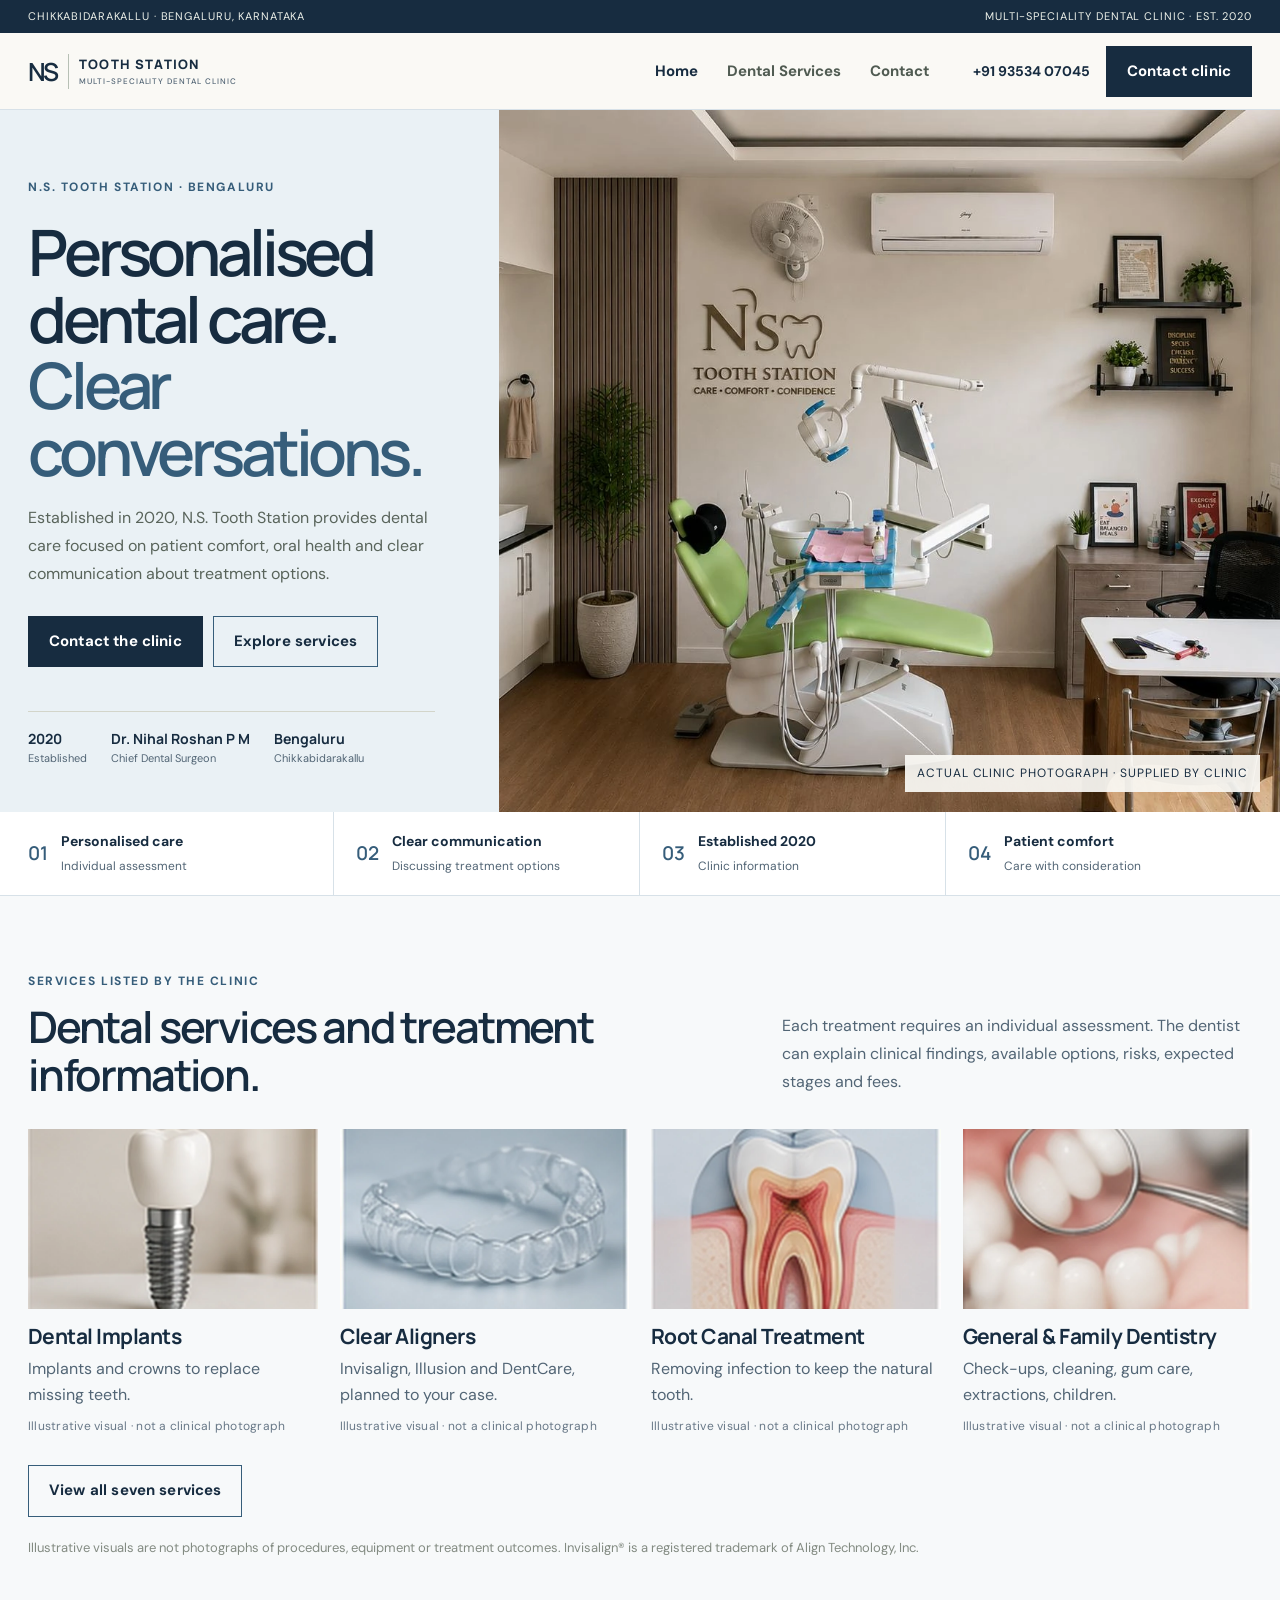
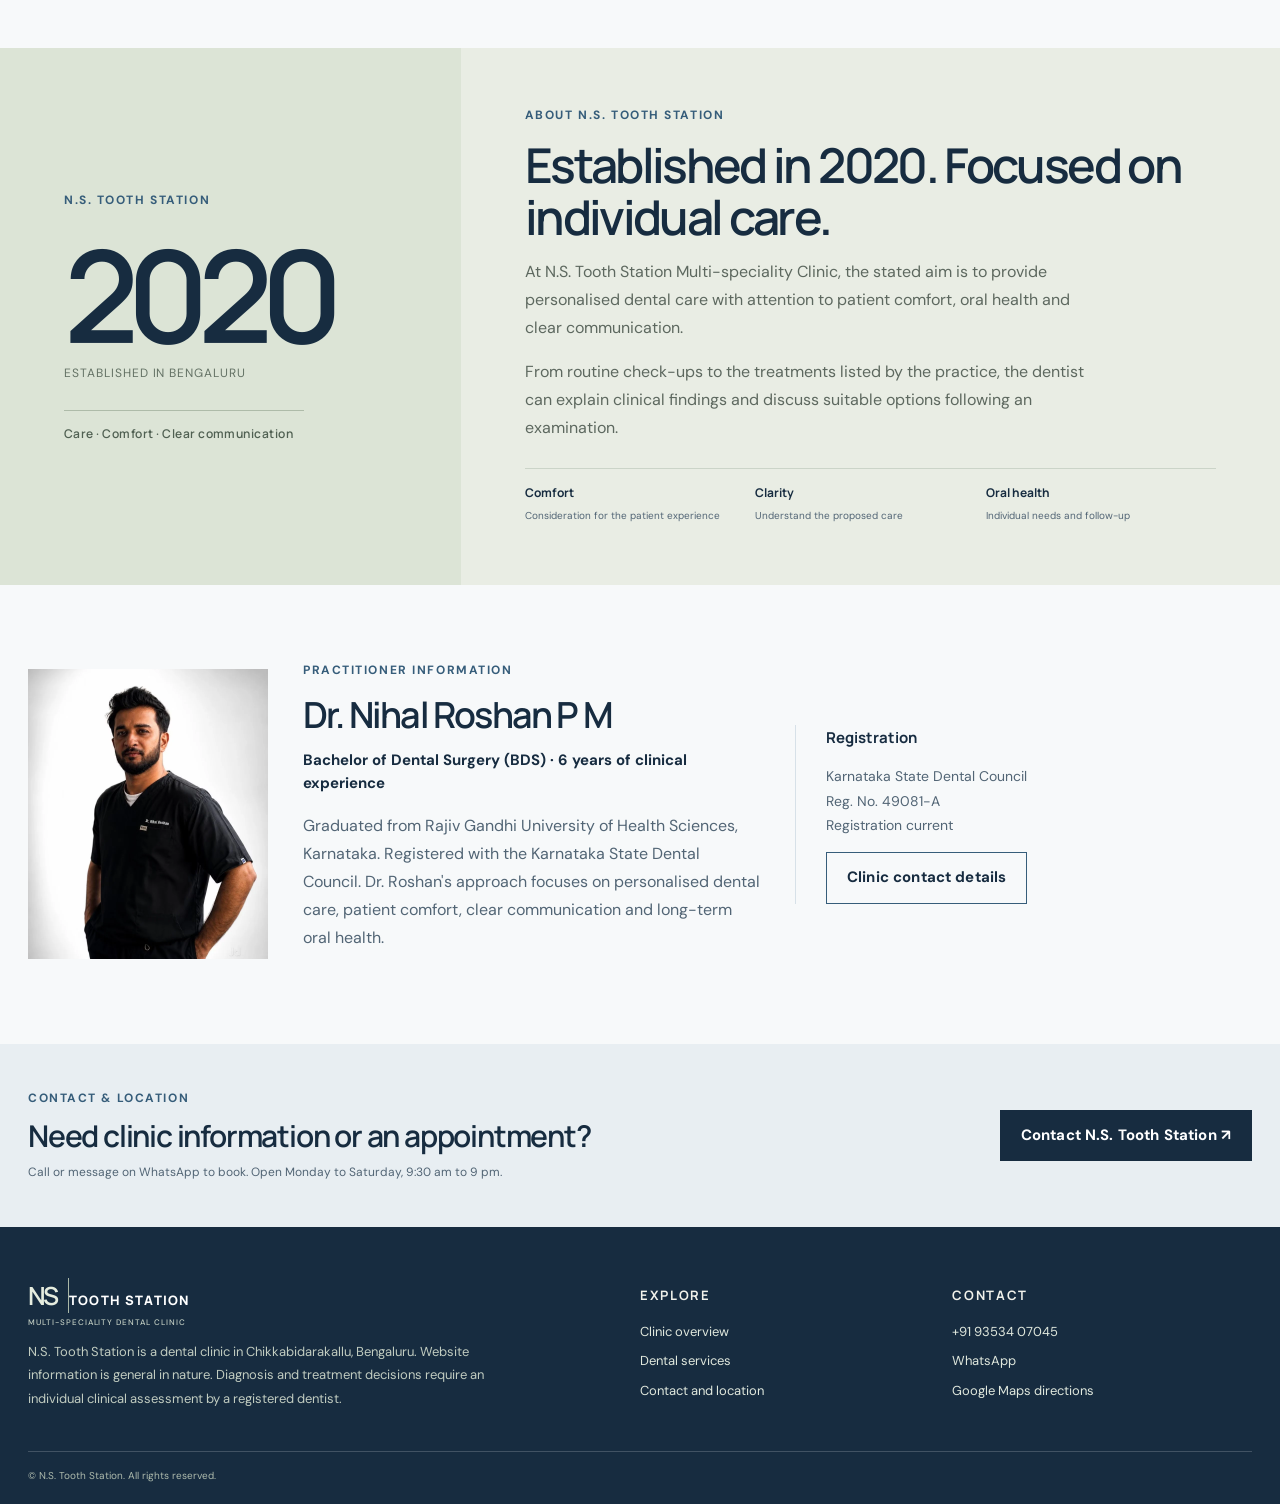
==== commit fed05581: "Publish full site: four featured services on home, detail copy on services page" ====
--- a/index.html
+++ b/index.html
@@ -2,7 +2,7 @@
 <header class="header"><div class="wrap navrow"><a class="brand" href="index.html"><span class="brandmark">NS</span><span class="brandname">TOOTH STATION<small>MULTI-SPECIALITY DENTAL CLINIC</small></span></a><button class="menu" aria-expanded="false" aria-controls="site-nav">Menu</button><nav class="nav" id="site-nav"><a href="index.html" aria-current="page">Home</a><a href="services.html" >Dental Services</a><a href="contact.html" >Contact</a></nav><div class="navright"><a class="navphone" href="tel:+919353407045">+91 93534 07045</a><a class="btn btn-solid" href="contact.html">Contact clinic</a></div></div></header><main id="main">
 <section class="hero"><div class="hero-copy"><div class="eyebrow">N.S. Tooth Station · Bengaluru</div><h1>Personalised dental care. <span>Clear conversations.</span></h1><p>Established in 2020, N.S. Tooth Station provides dental care focused on patient comfort, oral health and clear communication about treatment options.</p><div class="hero-actions"><a class="btn btn-solid" href="contact.html">Contact the clinic</a><a class="btn btn-outline" href="services.html">Explore services</a></div><div class="hero-facts"><div><strong>2020</strong>Established</div><div><strong>Dr. Nihal Roshan P M</strong>Chief Dental Surgeon</div><div><strong>Bengaluru</strong>Chikkabidarakallu</div></div></div><div class="hero-photo"><img src="assets/clinic-room.webp" alt="Actual treatment room at N.S. Tooth Station, photograph supplied by the clinic"><span class="photo-label">Actual clinic photograph · supplied by clinic</span></div></section>
 <div class="quickstrip"><div class="wrap quickgrid"><div class="quick"><span class="qnum">01</span><div><strong>Personalised care</strong><small>Individual assessment</small></div></div><div class="quick"><span class="qnum">02</span><div><strong>Clear communication</strong><small>Discussing treatment options</small></div></div><div class="quick"><span class="qnum">03</span><div><strong>Established 2020</strong><small>Clinic information</small></div></div><div class="quick"><span class="qnum">04</span><div><strong>Patient comfort</strong><small>Care with consideration</small></div></div></div></div>
-<section class="section"><div class="wrap"><div class="section-head"><div><div class="eyebrow">Services listed by the clinic</div><h2>Dental services and treatment information.</h2></div><p>Each treatment requires an individual assessment. The dentist can explain clinical findings, available options, risks, expected stages and fees.</p></div><div class="services-feature"><div class="service-grid"><article class="service-card"><div class="visual"><img src="assets/services/implants.webp" alt="Illustrative dental visual for Dental Implants" loading="lazy"></div><h3>Dental Implants</h3><p>Advanced tooth replacement solutions.</p><div class="illustration-note">Illustrative visual · not a clinical photograph</div></article><article class="service-card"><div class="visual"><img src="assets/services/aligners.webp" alt="Illustrative dental visual for Clear Aligners" loading="lazy"></div><h3>Clear Aligners</h3><p>Clear aligner options including Invisalign, Illusion and DentCare. Suitability depends on an individual dental assessment.</p><div class="illustration-note">Illustrative visual · not a clinical photograph</div></article><article class="service-card"><div class="visual"><img src="assets/services/root-canal.webp" alt="Illustrative dental visual for Root Canal Treatment" loading="lazy"></div><h3>Root Canal Treatment</h3><p>Care to preserve natural teeth.</p><div class="illustration-note">Illustrative visual · not a clinical photograph</div></article><article class="service-card"><div class="visual"><img src="assets/services/biomimetic.webp" alt="Illustrative dental visual for Biomimetic Dentistry" loading="lazy"></div><h3>Biomimetic Dentistry</h3><p>A tooth-restoration approach that aims to preserve and replicate natural tooth structure, strength and function. It may be used in restorative procedures such as fillings, depending on the condition of the tooth.</p><div class="illustration-note">Illustrative visual · not a clinical photograph</div></article><article class="service-card"><div class="visual"><img src="assets/services/crowns-bridges.webp" alt="Illustrative dental visual for Crowns, Bridges &amp; Dentures" loading="lazy"></div><h3>Crowns, Bridges &amp; Dentures</h3><p>Restorative solutions for your smile.</p><div class="illustration-note">Illustrative visual · not a clinical photograph</div></article><article class="service-card"><div class="visual"><img src="assets/services/braces.webp" alt="Illustrative dental visual for Braces &amp; Aligners" loading="lazy"></div><h3>Braces &amp; Aligners</h3><p>Treatment options for teeth alignment.</p><div class="illustration-note">Illustrative visual · not a clinical photograph</div></article><article class="service-card"><div class="visual"><img src="assets/services/family-dentistry.webp" alt="Illustrative dental visual for General &amp; Family Dentistry" loading="lazy"></div><h3>General &amp; Family Dentistry</h3><p>Check-ups, cleaning, gum care, extractions and children&#x27;s dentistry.</p><div class="illustration-note">Illustrative visual · not a clinical photograph</div></article></div></div><p class="disclaimer">Illustrative visuals are not photographs of procedures, equipment or treatment outcomes. Invisalign® is a registered trademark of Align Technology, Inc.</p></div></section>
+<section class="section"><div class="wrap"><div class="section-head"><div><div class="eyebrow">Services listed by the clinic</div><h2>Dental services and treatment information.</h2></div><p>Each treatment requires an individual assessment. The dentist can explain clinical findings, available options, risks, expected stages and fees.</p></div><div class="services-feature"><div class="service-grid"><article class="service-card"><a class="card-link" href="services.html#dental-implants"><div class="visual"><img src="assets/services/implants.webp" alt="Illustrative dental visual for Dental Implants" loading="lazy"></div><h3>Dental Implants</h3><p>Implants and crowns to replace missing teeth.</p></a><div class="illustration-note">Illustrative visual &#183; not a clinical photograph</div></article><article class="service-card"><a class="card-link" href="services.html#clear-aligners"><div class="visual"><img src="assets/services/aligners.webp" alt="Illustrative dental visual for Clear Aligners" loading="lazy"></div><h3>Clear Aligners</h3><p>Invisalign, Illusion and DentCare, planned to your case.</p></a><div class="illustration-note">Illustrative visual &#183; not a clinical photograph</div></article><article class="service-card"><a class="card-link" href="services.html#root-canal-treatment"><div class="visual"><img src="assets/services/root-canal.webp" alt="Illustrative dental visual for Root Canal Treatment" loading="lazy"></div><h3>Root Canal Treatment</h3><p>Removing infection to keep the natural tooth.</p></a><div class="illustration-note">Illustrative visual &#183; not a clinical photograph</div></article><article class="service-card"><a class="card-link" href="services.html#general-family-dentistry"><div class="visual"><img src="assets/services/family-dentistry.webp" alt="Illustrative dental visual for General &amp; Family Dentistry" loading="lazy"></div><h3>General &amp; Family Dentistry</h3><p>Check-ups, cleaning, gum care, extractions, children.</p></a><div class="illustration-note">Illustrative visual &#183; not a clinical photograph</div></article></div></div><div class="section-foot"><a class="btn btn-outline" href="services.html">View all seven services</a></div><p class="disclaimer">Illustrative visuals are not photographs of procedures, equipment or treatment outcomes. Invisalign® is a registered trademark of Align Technology, Inc.</p></div></section>
 <section class="split-band" id="about"><div class="split-mark"><span class="eyebrow">N.S. TOOTH STATION</span><strong>2020</strong><small>Established in Bengaluru</small><div class="mark-rule"></div><p>Care · Comfort · Clear communication</p></div><div class="split-copy"><div class="eyebrow">About N.S. Tooth Station</div><h2>Established in 2020. Focused on individual care.</h2><p>At N.S. Tooth Station Multi-speciality Clinic, the stated aim is to provide personalised dental care with attention to patient comfort, oral health and clear communication.</p><p>From routine check-ups to the treatments listed by the practice, the dentist can explain clinical findings and discuss suitable options following an examination.</p><div class="principles"><div class="principle"><strong>Comfort</strong><small>Consideration for the patient experience</small></div><div class="principle"><strong>Clarity</strong><small>Understand the proposed care</small></div><div class="principle"><strong>Oral health</strong><small>Individual needs and follow-up</small></div></div></div></section>
 <section class="section"><div class="wrap doctor"><div class="doctor-portrait"><img src="assets/dr-nihal-roshan.webp" alt="Dr. Nihal Roshan P M" loading="lazy"></div><div class="doctor-main"><div class="eyebrow">Practitioner information</div><h2>Dr. Nihal Roshan P M</h2><div class="degree">Bachelor of Dental Surgery (BDS) · 6 years of clinical experience</div><p>Graduated from Rajiv Gandhi University of Health Sciences, Karnataka. Registered with the Karnataka State Dental Council. Dr. Roshan's approach focuses on personalised dental care, patient comfort, clear communication and long-term oral health.</p></div><div class="doctor-note"><strong>Registration</strong><p>Karnataka State Dental Council<br>Reg. No. 49081-A<br>Registration current</p><a class="btn btn-outline" href="contact.html">Clinic contact details</a></div></div></section>
 <section class="clinic-cta"><div class="wrap cta-row"><div><div class="eyebrow">Contact & location</div><h2>Need clinic information or an appointment?</h2><p>Call or message on WhatsApp to book. Open Monday to Saturday, 9:30 am to 9 pm.</p></div><a class="btn btn-solid" href="contact.html">Contact N.S. Tooth Station ↗</a></div></section>
--- a/styles.css
+++ b/styles.css
@@ -89,3 +89,8 @@
  .service-grid{grid-template-columns:1fr}
  .service-card .visual{height:190px}
 }
+
+/* service card links + section footer */
+.card-link{display:block;text-decoration:none;color:inherit}
+.section-foot{margin-top:30px}
+.detail{scroll-margin-top:110px}
